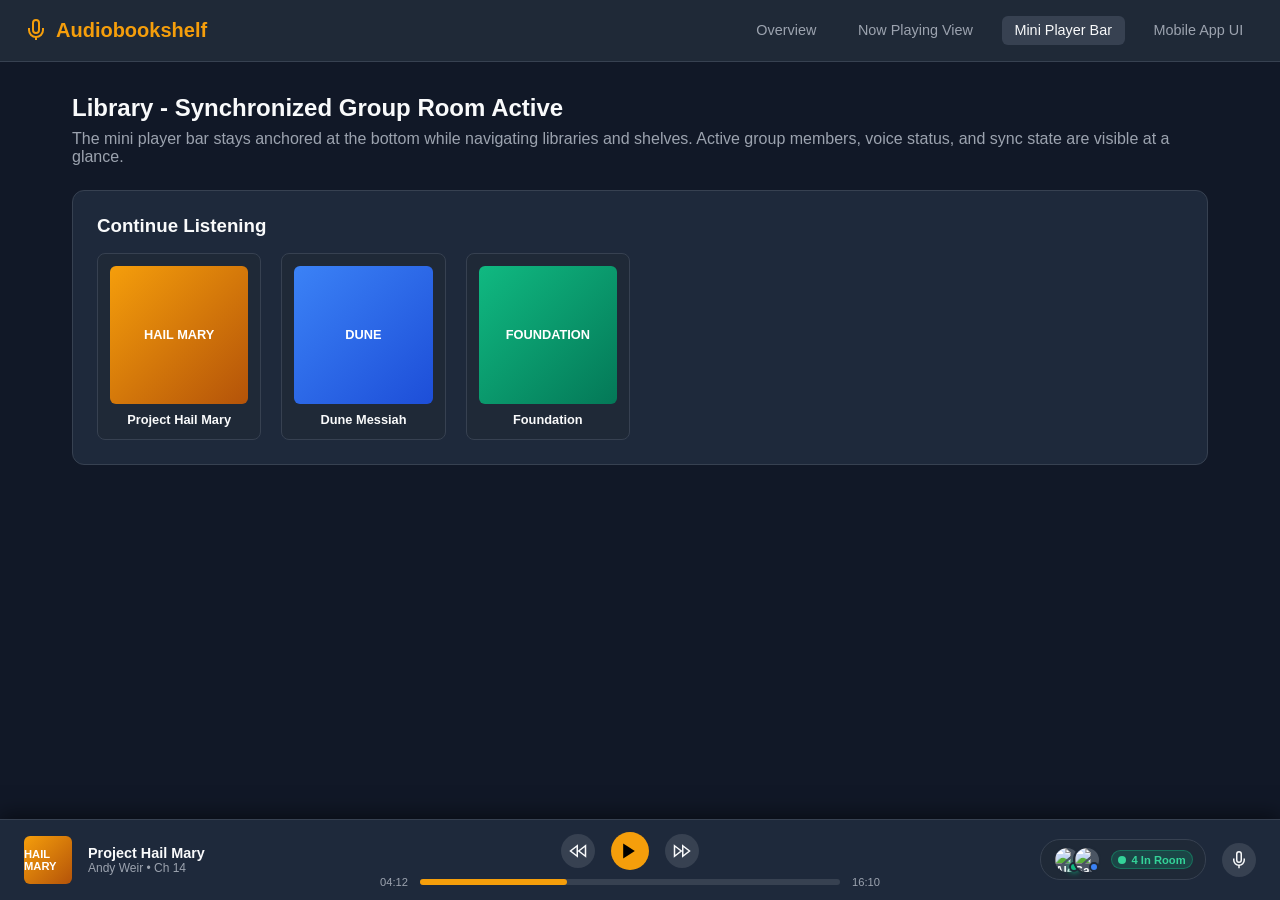
==== mockups/mini-player.html @ 61822e38 "Add group listening feature mockups, mobile submodule, and documentation" ====
<!DOCTYPE html>
<html lang="en">
<head>
  <meta charset="UTF-8">
  <meta name="viewport" content="width=device-width, initial-scale=1.0">
  <title>Audiobookshelf - Mini Player Bar Mockup</title>
  <link rel="stylesheet" href="styles.css">
  <style>
    .page-wrapper {
      display: flex;
      flex-direction: column;
      flex: 1;
      padding: 2rem;
      max-width: 1200px;
      margin: 0 auto;
      width: 100%;
    }

    .demo-shelf {
      background-color: var(--bg-card);
      border: 1px solid var(--border-color);
      border-radius: var(--radius);
      padding: 1.5rem;
      margin-bottom: 2rem;
    }

    .books-grid {
      display: grid;
      grid-template-columns: repeat(auto-fill, minmax(140px, 1fr));
      gap: 1.25rem;
      margin-top: 1rem;
    }

    .book-card {
      background: var(--bg-secondary);
      border-radius: 8px;
      padding: 0.75rem;
      border: 1px solid var(--border-color);
      text-align: center;
      cursor: pointer;
    }

    .book-card:hover {
      border-color: var(--accent);
    }

    .dummy-cover {
      width: 100%;
      aspect-ratio: 1;
      background: linear-gradient(135deg, #3b82f6, #1d4ed8);
      border-radius: 6px;
      display: flex;
      align-items: center;
      justify-content: center;
      font-weight: bold;
      font-size: 0.8rem;
      color: white;
      margin-bottom: 0.5rem;
    }

    /* Fixed Mini Player Bar at Bottom */
    .mini-player-bar {
      position: fixed;
      bottom: 0;
      left: 0;
      right: 0;
      background-color: #1e293b;
      border-top: 1px solid var(--border-color);
      box-shadow: 0 -4px 20px rgba(0, 0, 0, 0.5);
      padding: 0.75rem 1.5rem;
      display: flex;
      align-items: center;
      justify-content: space-between;
      z-index: 100;
    }

    .mini-book-info {
      display: flex;
      align-items: center;
      gap: 1rem;
      width: 280px;
    }

    .mini-cover {
      width: 48px;
      height: 48px;
      border-radius: 6px;
      background: linear-gradient(135deg, #f59e0b, #b45309);
      display: flex;
      align-items: center;
      justify-content: center;
      font-size: 0.7rem;
      font-weight: bold;
      color: white;
      flex-shrink: 0;
    }

    .mini-meta {
      overflow: hidden;
    }

    .mini-title {
      font-size: 0.9rem;
      font-weight: 600;
      white-space: nowrap;
      overflow: hidden;
      text-overflow: ellipsis;
    }

    .mini-author {
      font-size: 0.75rem;
      color: var(--text-secondary);
    }

    /* Center Playback Controls */
    .mini-center-controls {
      display: flex;
      flex-direction: column;
      align-items: center;
      gap: 0.4rem;
      flex: 1;
      max-width: 500px;
    }

    .mini-buttons {
      display: flex;
      align-items: center;
      gap: 1rem;
    }

    .mini-progress {
      width: 100%;
      display: flex;
      align-items: center;
      gap: 0.75rem;
    }

    .mini-progress-bar {
      flex: 1;
      height: 6px;
      background: var(--bg-tertiary);
      border-radius: 3px;
      position: relative;
      cursor: pointer;
    }

    .mini-progress-fill {
      width: 35%;
      height: 100%;
      background: var(--accent);
      border-radius: 3px;
    }

    /* Right Group Room Section */
    .mini-group-section {
      display: flex;
      align-items: center;
      gap: 1rem;
      width: 300px;
      justify-content: flex-end;
    }

    .group-status-pill {
      background-color: var(--bg-secondary);
      border: 1px solid var(--border-color);
      border-radius: 20px;
      padding: 0.35rem 0.75rem;
      display: flex;
      align-items: center;
      gap: 0.6rem;
      cursor: pointer;
    }

    .group-status-pill:hover {
      border-color: var(--accent);
    }

    /* Room Popover Modal */
    .room-popover {
      display: none;
      position: fixed;
      bottom: 80px;
      right: 1.5rem;
      width: 320px;
      background-color: var(--bg-secondary);
      border: 1px solid var(--border-color);
      border-radius: var(--radius);
      box-shadow: var(--shadow);
      padding: 1rem;
      z-index: 101;
    }

    .room-popover.active {
      display: block;
    }

    .member-item {
      display: flex;
      align-items: center;
      justify-content: space-between;
      padding: 0.5rem 0;
      border-bottom: 1px solid var(--border-color);
    }

    .member-item:last-child {
      border-bottom: none;
    }

    .member-user {
      display: flex;
      align-items: center;
      gap: 0.6rem;
    }

    .member-name {
      font-size: 0.85rem;
      font-weight: 500;
    }

    .member-role {
      font-size: 0.7rem;
      color: var(--text-muted);
    }
  </style>
</head>
<body>

  <header>
    <h1>
      <svg width="24" height="24" viewBox="0 0 24 24" fill="none" stroke="currentColor" stroke-width="2"><path d="M12 2a3 3 0 0 0-3 3v7a3 3 0 0 0 6 0V5a3 3 0 0 0-3-3z"/><path d="M19 10v2a7 7 0 0 1-14 0v-2"/><line x1="12" y1="19" x2="12" y2="22"/></svg>
      Audiobookshelf
    </h1>
    <div class="nav-links">
      <a href="index.html">Overview</a>
      <a href="now-playing.html">Now Playing View</a>
      <a href="mini-player.html" class="active">Mini Player Bar</a>
      <a href="mobile-app.html">Mobile App UI</a>
    </div>
  </header>

  <div class="page-wrapper">
    <h2 style="margin-bottom:0.5rem;">Library - Synchronized Group Room Active</h2>
    <p style="color:var(--text-secondary); margin-bottom:1.5rem;">
      The mini player bar stays anchored at the bottom while navigating libraries and shelves. Active group members, voice status, and sync state are visible at a glance.
    </p>

    <div class="demo-shelf">
      <h3>Continue Listening</h3>
      <div class="books-grid">
        <div class="book-card">
          <div class="dummy-cover" style="background: linear-gradient(135deg, #f59e0b, #b45309);">HAIL MARY</div>
          <div style="font-size:0.8rem; font-weight:600;">Project Hail Mary</div>
        </div>
        <div class="book-card">
          <div class="dummy-cover">DUNE</div>
          <div style="font-size:0.8rem; font-weight:600;">Dune Messiah</div>
        </div>
        <div class="book-card">
          <div class="dummy-cover" style="background: linear-gradient(135deg, #10b981, #047857);">FOUNDATION</div>
          <div style="font-size:0.8rem; font-weight:600;">Foundation</div>
        </div>
      </div>
    </div>
  </div>

  <!-- Persistent Bottom Mini Player Bar -->
  <div class="mini-player-bar">

    <!-- Left: Book Metadata -->
    <div class="mini-book-info">
      <div class="mini-cover">HAIL MARY</div>
      <div class="mini-meta">
        <div class="mini-title">Project Hail Mary</div>
        <div class="mini-author">Andy Weir • Ch 14</div>
      </div>
    </div>

    <!-- Center: Playback Controls & Synced Progress -->
    <div class="mini-center-controls">
      <div class="mini-buttons">
        <button class="btn btn-icon" title="Rewind 15s">
          <svg width="18" height="18" viewBox="0 0 24 24" fill="none" stroke="currentColor" stroke-width="2"><path d="M11 19l-9-7 9-7v14z"/><path d="M22 19l-9-7 9-7v14z"/></svg>
        </button>
        <button class="btn btn-primary btn-icon" id="miniPlayBtn" onclick="togglePlay()" style="width:38px; height:38px;">
          <svg width="20" height="20" viewBox="0 0 24 24" fill="currentColor"><polygon points="5 3 19 12 5 21 5 3"/></svg>
        </button>
        <button class="btn btn-icon" title="Forward 15s">
          <svg width="18" height="18" viewBox="0 0 24 24" fill="none" stroke="currentColor" stroke-width="2"><path d="M13 5l9 7-9 7V5z"/><path d="M2 5l9 7-9 7V5z"/></svg>
        </button>
      </div>
      <div class="mini-progress">
        <span style="font-size:0.7rem; color:var(--text-secondary)">04:12</span>
        <div class="mini-progress-bar">
          <div class="mini-progress-fill"></div>
        </div>
        <span style="font-size:0.7rem; color:var(--text-secondary)">16:10</span>
      </div>
    </div>

    <!-- Right: Room Status & User Badges -->
    <div class="mini-group-section">
      <div class="group-status-pill" onclick="togglePopover()">
        <div class="avatar-stack">
          <div class="avatar" style="width:28px; height:28px; font-size:0.75rem;">
            <img src="https://images.unsplash.com/photo-1534528741775-53994a69daeb?w=100&auto=format&fit=crop&q=80" alt="Alex">
            <span class="status-indicator speaking"></span>
          </div>
          <div class="avatar" style="width:28px; height:28px; font-size:0.75rem;">
            <img src="https://images.unsplash.com/photo-1494790108377-be9c29b29330?w=100&auto=format&fit=crop&q=80" alt="Sarah">
            <span class="status-indicator listening"></span>
          </div>
        </div>
        <span class="badge badge-live" style="padding:0.15rem 0.4rem; font-size:0.7rem;">
          <span class="dot dot-pulse"></span> 4 In Room
        </span>
      </div>

      <button class="btn btn-icon" title="Toggle Voice Call" onclick="alert('Voice controls opened')">
        <svg width="18" height="18" viewBox="0 0 24 24" fill="none" stroke="currentColor" stroke-width="2"><path d="M12 1a3 3 0 0 0-3 3v8a3 3 0 0 0 6 0V4a3 3 0 0 0-3-3z"/><path d="M19 10v2a7 7 0 0 1-14 0v-2"/><line x1="12" y1="19" x2="12" y2="23"/></svg>
      </button>
    </div>

  </div>

  <!-- Member Popover -->
  <div class="room-popover" id="roomPopover">
    <div style="font-size:0.9rem; font-weight:600; margin-bottom:0.75rem; display:flex; justify-content:space-between; align-items:center;">
      <span>Group Listening Room</span>
      <span class="badge badge-sync">Sync Active</span>
    </div>

    <div class="member-item">
      <div class="member-user">
        <div class="avatar" style="width:32px; height:32px;">
          <img src="https://images.unsplash.com/photo-1534528741775-53994a69daeb?w=100&auto=format&fit=crop&q=80" alt="Alex">
          <span class="status-indicator speaking"></span>
        </div>
        <div>
          <div class="member-name">Alex</div>
          <div class="member-role">Host • Speaking</div>
        </div>
      </div>
      <span style="font-size:0.75rem; color:var(--success)">Synced</span>
    </div>

    <div class="member-item">
      <div class="member-user">
        <div class="avatar" style="width:32px; height:32px;">
          <img src="https://images.unsplash.com/photo-1494790108377-be9c29b29330?w=100&auto=format&fit=crop&q=80" alt="Sarah">
          <span class="status-indicator listening"></span>
        </div>
        <div>
          <div class="member-name">Sarah</div>
          <div class="member-role">Listening</div>
        </div>
      </div>
      <span style="font-size:0.75rem; color:var(--success)">Synced</span>
    </div>

    <div class="member-item">
      <div class="member-user">
        <div class="avatar" style="width:32px; height:32px;">
          <img src="https://images.unsplash.com/photo-1507003211169-0a1dd7228f2d?w=100&auto=format&fit=crop&q=80" alt="Marcus">
          <span class="status-indicator muted"></span>
        </div>
        <div>
          <div class="member-name">Marcus</div>
          <div class="member-role">Muted</div>
        </div>
      </div>
      <span style="font-size:0.75rem; color:var(--success)">Synced</span>
    </div>

    <div style="margin-top:1rem; display:flex; gap:0.5rem;">
      <a href="now-playing.html" class="btn btn-primary" style="flex:1; justify-content:center; text-decoration:none;">Open Now Playing</a>
    </div>
  </div>

  <script>
    let playing = false;
    function togglePlay() {
      playing = !playing;
      const btn = document.getElementById('miniPlayBtn');
      if (playing) {
        btn.innerHTML = `<svg width="20" height="20" viewBox="0 0 24 24" fill="currentColor"><rect x="6" y="4" width="4" height="16"/><rect x="14" y="4" width="4" height="16"/></svg>`;
      } else {
        btn.innerHTML = `<svg width="20" height="20" viewBox="0 0 24 24" fill="currentColor"><polygon points="5 3 19 12 5 21 5 3"/></svg>`;
      }
    }

    function togglePopover() {
      document.getElementById('roomPopover').classList.toggle('active');
    }
  </script>
</body>
</html>
---- mockups/styles.css ----
/* Audiobookshelf Group Listening Mockup Styles */
:root {
  --bg-primary: #111827;
  --bg-secondary: #1f2937;
  --bg-tertiary: #374151;
  --bg-card: #1e293b;
  --bg-hover: #4b5563;
  --accent: #f59e0b;
  --accent-hover: #d97706;
  --text-primary: #f9fafb;
  --text-secondary: #9ca3af;
  --text-muted: #6b7280;
  --success: #10b981;
  --danger: #ef4444;
  --info: #3b82f6;
  --border-color: #374151;
  --radius: 12px;
  --shadow: 0 10px 15px -3px rgba(0, 0, 0, 0.4), 0 4px 6px -2px rgba(0, 0, 0, 0.2);
}

* {
  box-sizing: border-box;
  margin: 0;
  padding: 0;
  font-family: -apple-system, BlinkMacSystemFont, "Segoe UI", Roboto, Helvetica, Arial, sans-serif;
}

body {
  background-color: var(--bg-primary);
  color: var(--text-primary);
  min-height: 100vh;
  display: flex;
  flex-direction: column;
}

header {
  background-color: var(--bg-secondary);
  border-bottom: 1px solid var(--border-color);
  padding: 1rem 1.5rem;
  display: flex;
  align-items: center;
  justify-content: space-between;
}

header h1 {
  font-size: 1.25rem;
  font-weight: 600;
  display: flex;
  align-items: center;
  gap: 0.5rem;
  color: var(--accent);
}

.nav-links {
  display: flex;
  gap: 1rem;
}

.nav-links a {
  color: var(--text-secondary);
  text-decoration: none;
  font-size: 0.9rem;
  padding: 0.4rem 0.8rem;
  border-radius: 6px;
  transition: all 0.2s;
}

.nav-links a:hover, .nav-links a.active {
  background-color: var(--bg-tertiary);
  color: var(--text-primary);
}

.badge {
  display: inline-flex;
  align-items: center;
  padding: 0.25rem 0.6rem;
  border-radius: 9999px;
  font-size: 0.75rem;
  font-weight: 600;
  gap: 0.35rem;
}

.badge-live {
  background-color: rgba(16, 185, 129, 0.2);
  color: #34d399;
  border: 1px solid rgba(16, 185, 129, 0.4);
}

.badge-sync {
  background-color: rgba(245, 158, 11, 0.2);
  color: #fbbf24;
  border: 1px solid rgba(245, 158, 11, 0.4);
}

.dot {
  width: 8px;
  height: 8px;
  border-radius: 50%;
  background-color: currentColor;
  display: inline-block;
}

.dot-pulse {
  animation: pulse 1.5s infinite;
}

@keyframes pulse {
  0% { opacity: 1; transform: scale(1); }
  50% { opacity: 0.4; transform: scale(1.2); }
  100% { opacity: 1; transform: scale(1); }
}

/* User Avatar Stack */
.avatar-stack {
  display: flex;
  align-items: center;
}

.avatar-stack .avatar {
  margin-left: -8px;
  border: 2px solid var(--bg-secondary);
}

.avatar-stack .avatar:first-child {
  margin-left: 0;
}

.avatar {
  width: 36px;
  height: 36px;
  border-radius: 50%;
  background-color: #4b5563;
  display: flex;
  align-items: center;
  justify-content: center;
  font-weight: 600;
  font-size: 0.85rem;
  position: relative;
  cursor: pointer;
  user-select: none;
}

.avatar img {
  width: 100%;
  height: 100%;
  border-radius: 50%;
  object-fit: cover;
}

.avatar .status-indicator {
  position: absolute;
  bottom: 0;
  right: 0;
  width: 10px;
  height: 10px;
  border-radius: 50%;
  border: 2px solid var(--bg-secondary);
}

.status-indicator.speaking {
  background-color: var(--success);
  box-shadow: 0 0 6px var(--success);
  animation: pulse 1s infinite;
}

.status-indicator.muted {
  background-color: var(--danger);
}

.status-indicator.listening {
  background-color: var(--info);
}

/* Buttons & Inputs */
.btn {
  background-color: var(--bg-tertiary);
  color: var(--text-primary);
  border: none;
  padding: 0.5rem 1rem;
  border-radius: 8px;
  font-size: 0.875rem;
  font-weight: 500;
  cursor: pointer;
  display: inline-flex;
  align-items: center;
  gap: 0.5rem;
  transition: background 0.2s, transform 0.1s;
}

.btn:hover {
  background-color: var(--bg-hover);
}

.btn-primary {
  background-color: var(--accent);
  color: #000;
}

.btn-primary:hover {
  background-color: var(--accent-hover);
}

.btn-danger {
  background-color: var(--danger);
  color: #fff;
}

.btn-icon {
  padding: 0.5rem;
  border-radius: 50%;
}

/* Main Container Layouts */
.main-content {
  flex: 1;
  display: flex;
  padding: 1.5rem;
  gap: 1.5rem;
}

/* Voice Call Bar */
.voice-call-bar {
  background-color: #1a2332;
  border: 1px solid #2d3748;
  border-radius: var(--radius);
  padding: 0.75rem 1.25rem;
  display: flex;
  align-items: center;
  justify-content: space-between;
  margin-bottom: 1rem;
  box-shadow: var(--shadow);
}

.voice-call-info {
  display: flex;
  align-items: center;
  gap: 1rem;
}

.voice-call-actions {
  display: flex;
  align-items: center;
  gap: 0.5rem;
}

/* Chat Drawer / Panel */
.chat-panel {
  width: 320px;
  background-color: var(--bg-secondary);
  border-radius: var(--radius);
  display: flex;
  flex-direction: column;
  border: 1px solid var(--border-color);
}

.chat-header {
  padding: 1rem;
  border-bottom: 1px solid var(--border-color);
  font-weight: 600;
  display: flex;
  justify-content: space-between;
  align-items: center;
}

.chat-messages {
  flex: 1;
  padding: 1rem;
  overflow-y: auto;
  display: flex;
  flex-direction: column;
  gap: 0.75rem;
  max-height: 480px;
}

.chat-msg {
  display: flex;
  flex-direction: column;
  gap: 0.25rem;
  max-width: 85%;
}

.chat-msg.system {
  align-self: center;
  max-width: 100%;
  font-size: 0.75rem;
  color: var(--text-muted);
  background: var(--bg-tertiary);
  padding: 0.25rem 0.75rem;
  border-radius: 12px;
}

.chat-msg.incoming {
  align-self: flex-start;
}

.chat-msg.outgoing {
  align-self: flex-end;
}

.chat-msg .sender {
  font-size: 0.75rem;
  color: var(--text-secondary);
}

.chat-msg .bubble {
  background-color: var(--bg-tertiary);
  padding: 0.6rem 0.9rem;
  border-radius: 12px;
  font-size: 0.875rem;
  line-height: 1.4;
}

.chat-msg.outgoing .bubble {
  background-color: var(--accent);
  color: #000;
  font-weight: 500;
}

.chat-msg .timestamp {
  font-size: 0.65rem;
  color: var(--text-muted);
  align-self: flex-end;
  margin-top: 2px;
}

.chat-input-area {
  padding: 0.75rem;
  border-top: 1px solid var(--border-color);
  display: flex;
  gap: 0.5rem;
}

.chat-input {
  flex: 1;
  background-color: var(--bg-primary);
  border: 1px solid var(--border-color);
  color: var(--text-primary);
  padding: 0.5rem 0.8rem;
  border-radius: 8px;
  font-size: 0.875rem;
}

.chat-input:focus {
  outline: none;
  border-color: var(--accent);
}

/* Audio Waveform Animation */
.audio-wave {
  display: flex;
  align-items: center;
  gap: 2px;
  height: 16px;
}

.audio-wave span {
  width: 3px;
  height: 100%;
  background-color: var(--success);
  border-radius: 2px;
  animation: wave 1.2s ease-in-out infinite;
}

.audio-wave span:nth-child(2) { animation-delay: 0.2s; }
.audio-wave span:nth-child(3) { animation-delay: 0.4s; }
.audio-wave span:nth-child(4) { animation-delay: 0.1s; }

@keyframes wave {
  0%, 100% { height: 4px; }
  50% { height: 16px; }
}
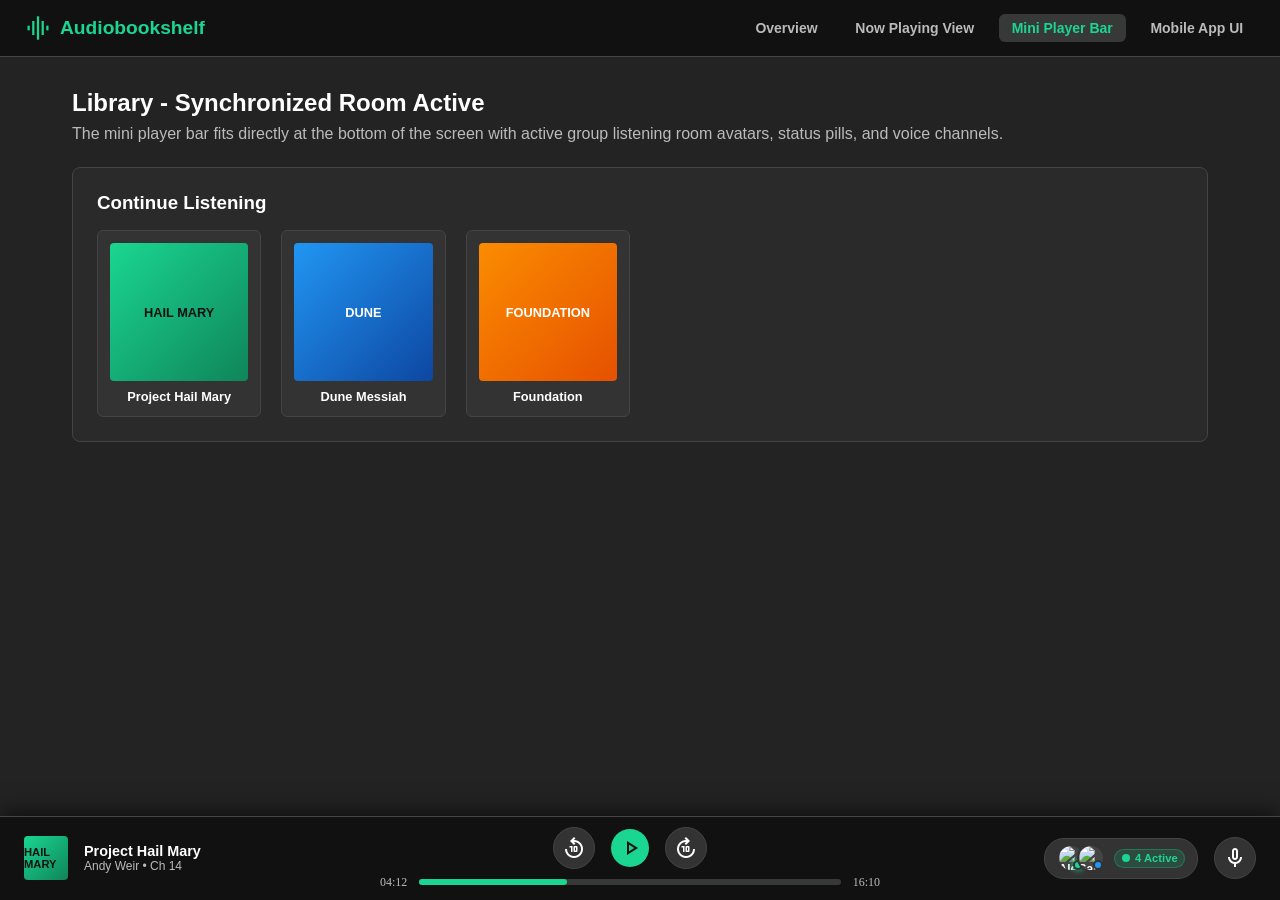
==== commit 4891eb2c: "Refine group listening mockups to match Audiobookshelf theme and player UI" ====
--- a/mockups/mini-player.html
+++ b/mockups/mini-player.html
@@ -4,6 +4,7 @@
   <meta charset="UTF-8">
   <meta name="viewport" content="width=device-width, initial-scale=1.0">
   <title>Audiobookshelf - Mini Player Bar Mockup</title>
+  <link rel="stylesheet" href="https://fonts.googleapis.com/css2?family=Material+Symbols+Outlined:opsz,wght,FILL,GRAD@24,400,0,0" />
   <link rel="stylesheet" href="styles.css">
   <style>
     .page-wrapper {
@@ -33,7 +34,7 @@
 
     .book-card {
       background: var(--bg-secondary);
-      border-radius: 8px;
+      border-radius: 6px;
       padding: 0.75rem;
       border: 1px solid var(--border-color);
       text-align: center;
@@ -47,27 +48,27 @@
     .dummy-cover {
       width: 100%;
       aspect-ratio: 1;
-      background: linear-gradient(135deg, #3b82f6, #1d4ed8);
-      border-radius: 6px;
+      background: linear-gradient(135deg, #1ad691, #0f855a);
+      border-radius: 4px;
       display: flex;
       align-items: center;
       justify-content: center;
       font-weight: bold;
       font-size: 0.8rem;
-      color: white;
+      color: #111;
       margin-bottom: 0.5rem;
     }
 
-    /* Fixed Mini Player Bar at Bottom */
+    /* Fixed Mini Player Bar at Bottom matching Audiobookshelf */
     .mini-player-bar {
       position: fixed;
       bottom: 0;
       left: 0;
       right: 0;
-      background-color: #1e293b;
+      background-color: #111111;
       border-top: 1px solid var(--border-color);
-      box-shadow: 0 -4px 20px rgba(0, 0, 0, 0.5);
-      padding: 0.75rem 1.5rem;
+      box-shadow: 0 -4px 20px rgba(0, 0, 0, 0.6);
+      padding: 0.65rem 1.5rem;
       display: flex;
       align-items: center;
       justify-content: space-between;
@@ -82,26 +83,22 @@
     }
 
     .mini-cover {
-      width: 48px;
-      height: 48px;
-      border-radius: 6px;
-      background: linear-gradient(135deg, #f59e0b, #b45309);
+      width: 44px;
+      height: 44px;
+      border-radius: 4px;
+      background: linear-gradient(135deg, #1ad691, #0f855a);
       display: flex;
       align-items: center;
       justify-content: center;
       font-size: 0.7rem;
       font-weight: bold;
-      color: white;
+      color: #111;
       flex-shrink: 0;
-    }
-
-    .mini-meta {
-      overflow: hidden;
     }
 
     .mini-title {
       font-size: 0.9rem;
-      font-weight: 600;
+      font-weight: 700;
       white-space: nowrap;
       overflow: hidden;
       text-overflow: ellipsis;
@@ -117,7 +114,7 @@
       display: flex;
       flex-direction: column;
       align-items: center;
-      gap: 0.4rem;
+      gap: 0.35rem;
       flex: 1;
       max-width: 500px;
     }
@@ -179,7 +176,7 @@
     .room-popover {
       display: none;
       position: fixed;
-      bottom: 80px;
+      bottom: 75px;
       right: 1.5rem;
       width: 320px;
       background-color: var(--bg-secondary);
@@ -214,12 +211,12 @@
 
     .member-name {
       font-size: 0.85rem;
-      font-weight: 500;
+      font-weight: 600;
     }
 
     .member-role {
       font-size: 0.7rem;
-      color: var(--text-muted);
+      color: var(--text-secondary);
     }
   </style>
 </head>
@@ -227,7 +224,7 @@
 
   <header>
     <h1>
-      <svg width="24" height="24" viewBox="0 0 24 24" fill="none" stroke="currentColor" stroke-width="2"><path d="M12 2a3 3 0 0 0-3 3v7a3 3 0 0 0 6 0V5a3 3 0 0 0-3-3z"/><path d="M19 10v2a7 7 0 0 1-14 0v-2"/><line x1="12" y1="19" x2="12" y2="22"/></svg>
+      <span class="material-symbols-outlined" style="font-size:28px;">graphic_eq</span>
       Audiobookshelf
     </h1>
     <div class="nav-links">
@@ -239,24 +236,24 @@
   </header>
 
   <div class="page-wrapper">
-    <h2 style="margin-bottom:0.5rem;">Library - Synchronized Group Room Active</h2>
+    <h2 style="margin-bottom:0.5rem;">Library - Synchronized Room Active</h2>
     <p style="color:var(--text-secondary); margin-bottom:1.5rem;">
-      The mini player bar stays anchored at the bottom while navigating libraries and shelves. Active group members, voice status, and sync state are visible at a glance.
+      The mini player bar fits directly at the bottom of the screen with active group listening room avatars, status pills, and voice channels.
     </p>
 
     <div class="demo-shelf">
       <h3>Continue Listening</h3>
       <div class="books-grid">
         <div class="book-card">
-          <div class="dummy-cover" style="background: linear-gradient(135deg, #f59e0b, #b45309);">HAIL MARY</div>
+          <div class="dummy-cover">HAIL MARY</div>
           <div style="font-size:0.8rem; font-weight:600;">Project Hail Mary</div>
         </div>
         <div class="book-card">
-          <div class="dummy-cover">DUNE</div>
+          <div class="dummy-cover" style="background: linear-gradient(135deg, #2196f3, #0d47a1); color:#fff;">DUNE</div>
           <div style="font-size:0.8rem; font-weight:600;">Dune Messiah</div>
         </div>
         <div class="book-card">
-          <div class="dummy-cover" style="background: linear-gradient(135deg, #10b981, #047857);">FOUNDATION</div>
+          <div class="dummy-cover" style="background: linear-gradient(135deg, #fb8c00, #e65100); color:#fff;">FOUNDATION</div>
           <div style="font-size:0.8rem; font-weight:600;">Foundation</div>
         </div>
       </div>
@@ -269,7 +266,7 @@
     <!-- Left: Book Metadata -->
     <div class="mini-book-info">
       <div class="mini-cover">HAIL MARY</div>
-      <div class="mini-meta">
+      <div style="overflow:hidden;">
         <div class="mini-title">Project Hail Mary</div>
         <div class="mini-author">Andy Weir • Ch 14</div>
       </div>
@@ -278,22 +275,22 @@
     <!-- Center: Playback Controls & Synced Progress -->
     <div class="mini-center-controls">
       <div class="mini-buttons">
-        <button class="btn btn-icon" title="Rewind 15s">
-          <svg width="18" height="18" viewBox="0 0 24 24" fill="none" stroke="currentColor" stroke-width="2"><path d="M11 19l-9-7 9-7v14z"/><path d="M22 19l-9-7 9-7v14z"/></svg>
+        <button class="btn btn-icon" title="Rewind 10s">
+          <span class="material-symbols-outlined">replay_10</span>
         </button>
         <button class="btn btn-primary btn-icon" id="miniPlayBtn" onclick="togglePlay()" style="width:38px; height:38px;">
-          <svg width="20" height="20" viewBox="0 0 24 24" fill="currentColor"><polygon points="5 3 19 12 5 21 5 3"/></svg>
+          <span class="material-symbols-outlined" id="miniPlayIcon">play_arrow</span>
         </button>
-        <button class="btn btn-icon" title="Forward 15s">
-          <svg width="18" height="18" viewBox="0 0 24 24" fill="none" stroke="currentColor" stroke-width="2"><path d="M13 5l9 7-9 7V5z"/><path d="M2 5l9 7-9 7V5z"/></svg>
+        <button class="btn btn-icon" title="Forward 10s">
+          <span class="material-symbols-outlined">forward_10</span>
         </button>
       </div>
       <div class="mini-progress">
-        <span style="font-size:0.7rem; color:var(--text-secondary)">04:12</span>
+        <span style="font-family:'Ubuntu Mono'; font-size:0.75rem; color:var(--text-secondary)">04:12</span>
         <div class="mini-progress-bar">
           <div class="mini-progress-fill"></div>
         </div>
-        <span style="font-size:0.7rem; color:var(--text-secondary)">16:10</span>
+        <span style="font-family:'Ubuntu Mono'; font-size:0.75rem; color:var(--text-secondary)">16:10</span>
       </div>
     </div>
 
@@ -311,12 +308,12 @@
           </div>
         </div>
         <span class="badge badge-live" style="padding:0.15rem 0.4rem; font-size:0.7rem;">
-          <span class="dot dot-pulse"></span> 4 In Room
+          <span class="dot dot-pulse"></span> 4 Active
         </span>
       </div>
 
-      <button class="btn btn-icon" title="Toggle Voice Call" onclick="alert('Voice controls opened')">
-        <svg width="18" height="18" viewBox="0 0 24 24" fill="none" stroke="currentColor" stroke-width="2"><path d="M12 1a3 3 0 0 0-3 3v8a3 3 0 0 0 6 0V4a3 3 0 0 0-3-3z"/><path d="M19 10v2a7 7 0 0 1-14 0v-2"/><line x1="12" y1="19" x2="12" y2="23"/></svg>
+      <button class="btn btn-icon" title="Voice Channel" onclick="alert('Voice controls opened')">
+        <span class="material-symbols-outlined">mic</span>
       </button>
     </div>
 
@@ -324,7 +321,7 @@
 
   <!-- Member Popover -->
   <div class="room-popover" id="roomPopover">
-    <div style="font-size:0.9rem; font-weight:600; margin-bottom:0.75rem; display:flex; justify-content:space-between; align-items:center;">
+    <div style="font-size:0.9rem; font-weight:700; margin-bottom:0.75rem; display:flex; justify-content:space-between; align-items:center;">
       <span>Group Listening Room</span>
       <span class="badge badge-sync">Sync Active</span>
     </div>
@@ -340,7 +337,7 @@
           <div class="member-role">Host • Speaking</div>
         </div>
       </div>
-      <span style="font-size:0.75rem; color:var(--success)">Synced</span>
+      <span style="font-size:0.75rem; color:var(--accent)">Synced</span>
     </div>
 
     <div class="member-item">
@@ -354,21 +351,7 @@
           <div class="member-role">Listening</div>
         </div>
       </div>
-      <span style="font-size:0.75rem; color:var(--success)">Synced</span>
-    </div>
-
-    <div class="member-item">
-      <div class="member-user">
-        <div class="avatar" style="width:32px; height:32px;">
-          <img src="https://images.unsplash.com/photo-1507003211169-0a1dd7228f2d?w=100&auto=format&fit=crop&q=80" alt="Marcus">
-          <span class="status-indicator muted"></span>
-        </div>
-        <div>
-          <div class="member-name">Marcus</div>
-          <div class="member-role">Muted</div>
-        </div>
-      </div>
-      <span style="font-size:0.75rem; color:var(--success)">Synced</span>
+      <span style="font-size:0.75rem; color:var(--accent)">Synced</span>
     </div>
 
     <div style="margin-top:1rem; display:flex; gap:0.5rem;">
@@ -380,11 +363,11 @@
     let playing = false;
     function togglePlay() {
       playing = !playing;
-      const btn = document.getElementById('miniPlayBtn');
+      const icon = document.getElementById('miniPlayIcon');
       if (playing) {
-        btn.innerHTML = `<svg width="20" height="20" viewBox="0 0 24 24" fill="currentColor"><rect x="6" y="4" width="4" height="16"/><rect x="14" y="4" width="4" height="16"/></svg>`;
+        icon.innerText = 'pause';
       } else {
-        btn.innerHTML = `<svg width="20" height="20" viewBox="0 0 24 24" fill="currentColor"><polygon points="5 3 19 12 5 21 5 3"/></svg>`;
+        icon.innerText = 'play_arrow';
       }
     }
 
--- a/mockups/styles.css
+++ b/mockups/styles.css
@@ -1,28 +1,28 @@
-/* Audiobookshelf Group Listening Mockup Styles */
+/* Audiobookshelf Official Theme Palette & Styling */
 :root {
-  --bg-primary: #111827;
-  --bg-secondary: #1f2937;
-  --bg-tertiary: #374151;
-  --bg-card: #1e293b;
-  --bg-hover: #4b5563;
-  --accent: #f59e0b;
-  --accent-hover: #d97706;
-  --text-primary: #f9fafb;
-  --text-secondary: #9ca3af;
-  --text-muted: #6b7280;
-  --success: #10b981;
-  --danger: #ef4444;
-  --info: #3b82f6;
-  --border-color: #374151;
-  --radius: 12px;
-  --shadow: 0 10px 15px -3px rgba(0, 0, 0, 0.4), 0 4px 6px -2px rgba(0, 0, 0, 0.2);
+  --bg-primary: #232323;       /* Audiobookshelf --color-primary (#232323) */
+  --bg-secondary: #333333;     /* Audiobookshelf --color-black-400 (#333333) */
+  --bg-tertiary: #373838;      /* Audiobookshelf --color-bg (#373838) */
+  --bg-card: #2a2a2a;          /* Dark card surface */
+  --bg-hover: #444444;         /* Audiobookshelf --color-black-300 (#444444) */
+  --accent: #1ad691;           /* Audiobookshelf Official Accent Green (#1ad691) */
+  --accent-hover: #15b378;     /* Darker accent green */
+  --text-primary: #ffffff;     /* White text */
+  --text-secondary: #bbbbbb;   /* Audiobookshelf --color-black-50 (#bbbbbb) */
+  --text-muted: #666666;       /* Audiobookshelf --color-black-100 (#666666) */
+  --success: #1ad691;          /* Audiobookshelf Accent Green */
+  --danger: #ff5252;           /* Audiobookshelf --color-error (#ff5252) */
+  --info: #2196f3;             /* Audiobookshelf --color-info (#2196f3) */
+  --border-color: #444444;     /* Audiobookshelf --color-black-300 (#444444) */
+  --radius: 8px;
+  --shadow: 0 8px 16px rgba(0, 0, 0, 0.4);
 }
 
 * {
   box-sizing: border-box;
   margin: 0;
   padding: 0;
-  font-family: -apple-system, BlinkMacSystemFont, "Segoe UI", Roboto, Helvetica, Arial, sans-serif;
+  font-family: 'Source Sans Pro', -apple-system, BlinkMacSystemFont, "Segoe UI", Roboto, Helvetica, Arial, sans-serif;
 }
 
 body {
@@ -34,17 +34,17 @@
 }
 
 header {
-  background-color: var(--bg-secondary);
+  background-color: #111111;
   border-bottom: 1px solid var(--border-color);
-  padding: 1rem 1.5rem;
+  padding: 0.85rem 1.5rem;
   display: flex;
   align-items: center;
   justify-content: space-between;
 }
 
 header h1 {
-  font-size: 1.25rem;
-  font-weight: 600;
+  font-size: 1.2rem;
+  font-weight: 700;
   display: flex;
   align-items: center;
   gap: 0.5rem;
@@ -53,21 +53,22 @@
 
 .nav-links {
   display: flex;
-  gap: 1rem;
+  gap: 0.75rem;
 }
 
 .nav-links a {
   color: var(--text-secondary);
   text-decoration: none;
-  font-size: 0.9rem;
+  font-size: 0.875rem;
   padding: 0.4rem 0.8rem;
   border-radius: 6px;
   transition: all 0.2s;
+  font-weight: 600;
 }
 
 .nav-links a:hover, .nav-links a.active {
   background-color: var(--bg-tertiary);
-  color: var(--text-primary);
+  color: var(--accent);
 }
 
 .badge {
@@ -81,15 +82,15 @@
 }
 
 .badge-live {
-  background-color: rgba(16, 185, 129, 0.2);
-  color: #34d399;
-  border: 1px solid rgba(16, 185, 129, 0.4);
+  background-color: rgba(26, 214, 145, 0.15);
+  color: var(--accent);
+  border: 1px solid rgba(26, 214, 145, 0.3);
 }
 
 .badge-sync {
-  background-color: rgba(245, 158, 11, 0.2);
-  color: #fbbf24;
-  border: 1px solid rgba(245, 158, 11, 0.4);
+  background-color: rgba(251, 140, 0, 0.15);
+  color: #fb8c00;
+  border: 1px solid rgba(251, 140, 0, 0.3);
 }
 
 .dot {
@@ -129,7 +130,7 @@
   width: 36px;
   height: 36px;
   border-radius: 50%;
-  background-color: #4b5563;
+  background-color: #444444;
   display: flex;
   align-items: center;
   justify-content: center;
@@ -158,8 +159,8 @@
 }
 
 .status-indicator.speaking {
-  background-color: var(--success);
-  box-shadow: 0 0 6px var(--success);
+  background-color: var(--accent);
+  box-shadow: 0 0 6px var(--accent);
   animation: pulse 1s infinite;
 }
 
@@ -173,13 +174,13 @@
 
 /* Buttons & Inputs */
 .btn {
-  background-color: var(--bg-tertiary);
+  background-color: var(--bg-secondary);
   color: var(--text-primary);
-  border: none;
+  border: 1px solid var(--border-color);
   padding: 0.5rem 1rem;
-  border-radius: 8px;
+  border-radius: 6px;
   font-size: 0.875rem;
-  font-weight: 500;
+  font-weight: 600;
   cursor: pointer;
   display: inline-flex;
   align-items: center;
@@ -193,7 +194,8 @@
 
 .btn-primary {
   background-color: var(--accent);
-  color: #000;
+  color: #111111;
+  border: none;
 }
 
 .btn-primary:hover {
@@ -203,6 +205,7 @@
 .btn-danger {
   background-color: var(--danger);
   color: #fff;
+  border: none;
 }
 
 .btn-icon {
@@ -220,8 +223,8 @@
 
 /* Voice Call Bar */
 .voice-call-bar {
-  background-color: #1a2332;
-  border: 1px solid #2d3748;
+  background-color: #1a1a1a;
+  border: 1px solid var(--border-color);
   border-radius: var(--radius);
   padding: 0.75rem 1.25rem;
   display: flex;
@@ -256,7 +259,7 @@
 .chat-header {
   padding: 1rem;
   border-bottom: 1px solid var(--border-color);
-  font-weight: 600;
+  font-weight: 700;
   display: flex;
   justify-content: space-between;
   align-items: center;
@@ -283,7 +286,7 @@
   align-self: center;
   max-width: 100%;
   font-size: 0.75rem;
-  color: var(--text-muted);
+  color: var(--text-secondary);
   background: var(--bg-tertiary);
   padding: 0.25rem 0.75rem;
   border-radius: 12px;
@@ -312,8 +315,8 @@
 
 .chat-msg.outgoing .bubble {
   background-color: var(--accent);
-  color: #000;
-  font-weight: 500;
+  color: #111111;
+  font-weight: 600;
 }
 
 .chat-msg .timestamp {
@@ -336,7 +339,7 @@
   border: 1px solid var(--border-color);
   color: var(--text-primary);
   padding: 0.5rem 0.8rem;
-  border-radius: 8px;
+  border-radius: 6px;
   font-size: 0.875rem;
 }
 
@@ -356,7 +359,7 @@
 .audio-wave span {
   width: 3px;
   height: 100%;
-  background-color: var(--success);
+  background-color: var(--accent);
   border-radius: 2px;
   animation: wave 1.2s ease-in-out infinite;
 }
